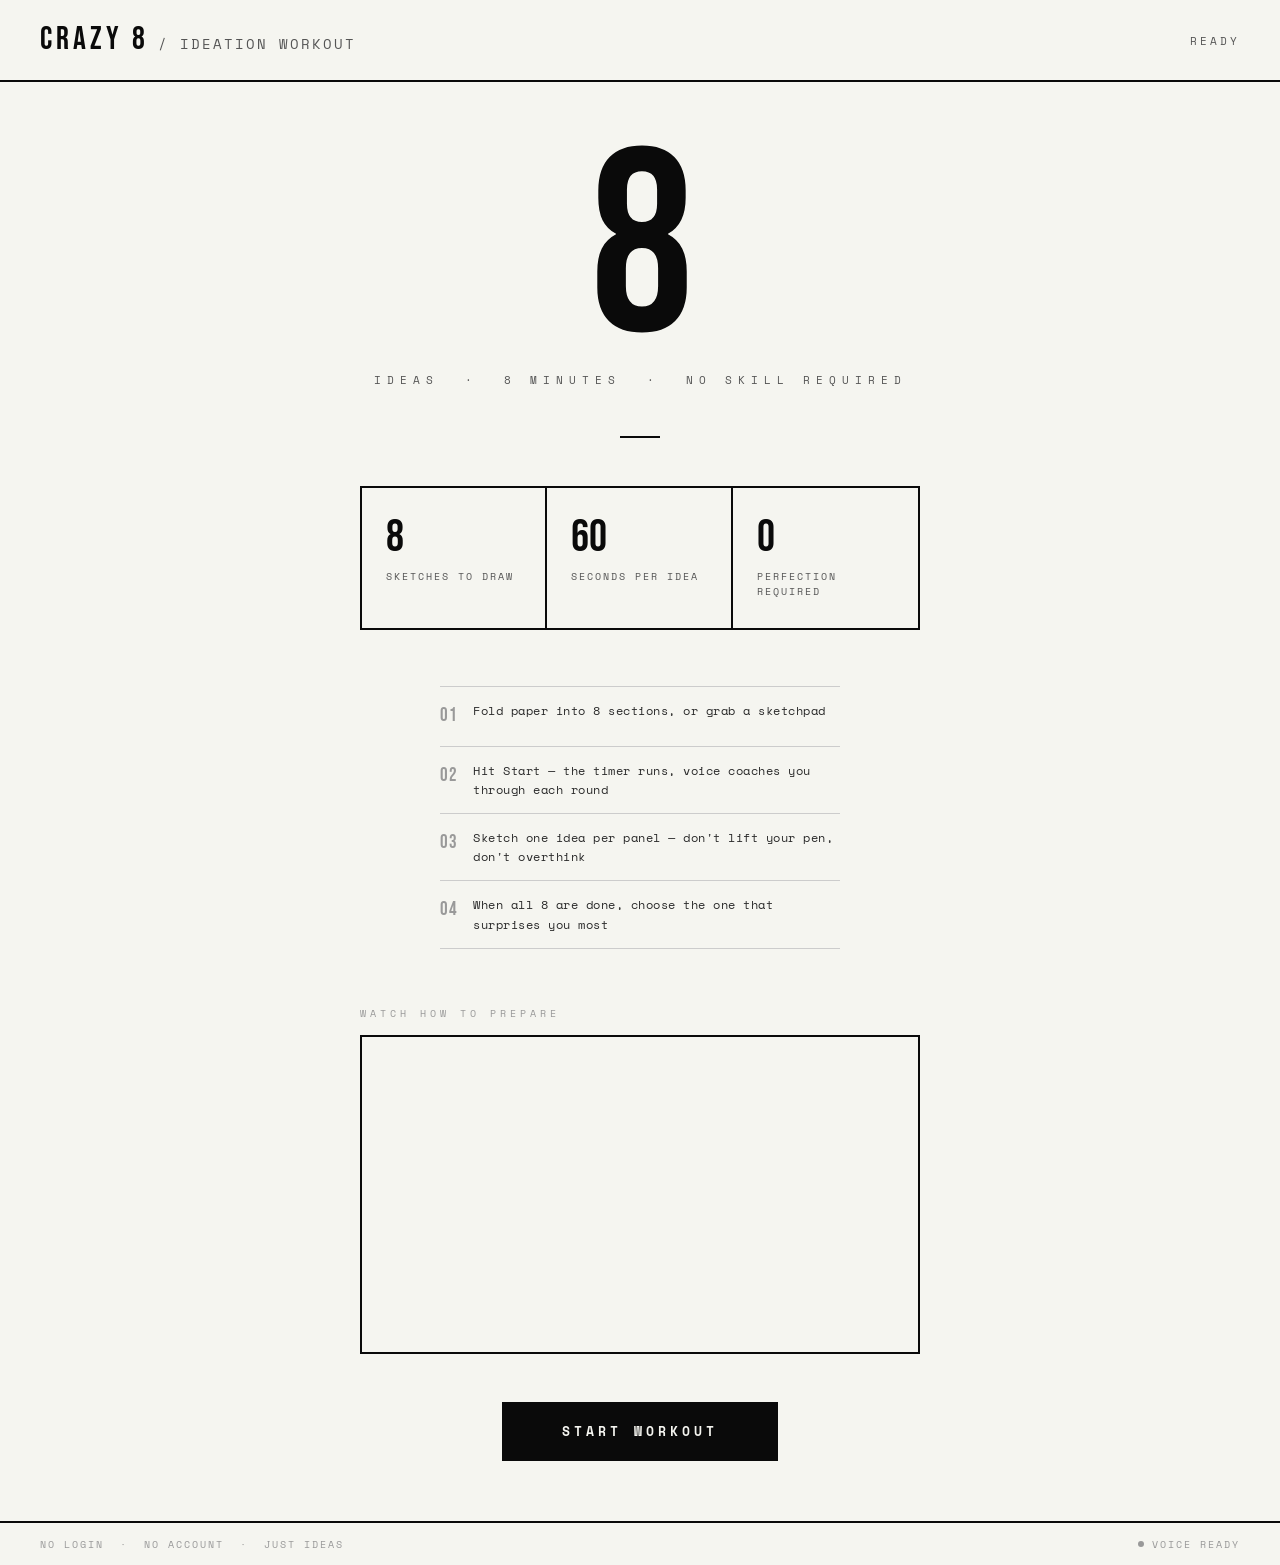
==== crazy_eight_minimal.html @ 63217369 "Initial commit — Crazy 8 Ideation Workout web app HTML/CSS/JS web app for running timed Crazy 8 desi" ====
<!DOCTYPE html>
<html lang="en">
<head>
  <meta charset="UTF-8">
  <meta name="viewport" content="width=device-width, initial-scale=1.0">
  <title>Crazy 8 — Ideation Workout</title>
  <link href="https://fonts.googleapis.com/css2?family=Space+Mono:wght@400;700&family=Bebas+Neue&display=swap" rel="stylesheet">
  <link rel="stylesheet" href="crazy_eight.css">
</head>
<body>
  <div class="shell">

    <!-- Header Section -->
    <header class="topbar">
      <div class="wordmark">Crazy 8 <span>/ IDEATION WORKOUT</span></div>
      <div class="topbar-status" id="topbarStatus">READY</div>
    </header>

    <!-- Main Section -->
    <main>
    <!-- Onboarding Section -->
    <section class="screen active" id="startScreen">

      <div class="hero-number">8</div>
      <div class="hero-label">Ideas &nbsp;·&nbsp; 8 Minutes &nbsp;·&nbsp; No Skill Required</div>
      <div class="divider"></div>

      <div class="rule-grid">
        <div class="rule-item">
          <div class="rule-n">8</div>
          <div class="rule-txt">Sketches to draw</div>
        </div>
        <div class="rule-item">
          <div class="rule-n">60</div>
          <div class="rule-txt">Seconds per idea</div>
        </div>
        <div class="rule-item">
          <div class="rule-n">0</div>
          <div class="rule-txt">Perfection required</div>
        </div>
      </div>

      <div class="how-list">
        <div class="how-list-item">
          <span class="how-n">01</span>
          <span>Fold paper into 8 sections, or grab a sketchpad</span>
        </div>
        <div class="how-list-item">
          <span class="how-n">02</span>
          <span>Hit Start — the timer runs, voice coaches you through each round</span>
        </div>
        <div class="how-list-item">
          <span class="how-n">03</span>
          <span>Sketch one idea per panel — don't lift your pen, don't overthink</span>
        </div>
        <div class="how-list-item">
          <span class="how-n">04</span>
          <span>When all 8 are done, choose the one that surprises you most</span>
        </div>
      </div>

      <div class="video-section">
        <div class="video-label">Watch how to prepare</div>
        <div class="video-wrap">
          <iframe
            src="https://www.youtube.com/embed/UXOLJy0E7Pg?start=75"
            title="How to prepare for the Crazy 8 exercise"
            allow="accelerometer; autoplay; clipboard-write; encrypted-media; gyroscope; picture-in-picture"
            allowfullscreen>
          </iframe>
        </div>
      </div>

      <button class="btn-start" onclick="startWorkout()">
        <span>Start Workout</span>
      </button>

    </section>

    <!-- Timer Section -->
    <section class="screen" id="exerciseScreen">

      <!-- Left panel: timer + controls -->
      <div class="panel-left">

        <div class="round-meta">
          <div class="round-tag">Round <span id="roundNum">1</span> of 8</div>
          <div class="round-prompt" id="promptText">Sketch your first idea</div>
          <div class="prompt-hint" id="promptHint"></div>
        </div>

        <div class="timer-wrap">
          <svg class="timer-svg" viewBox="0 0 200 200">
            <circle class="t-bg" cx="100" cy="100" r="92"/>
            <circle class="t-ring" id="tRing" cx="100" cy="100" r="92"/>
          </svg>
          <div class="timer-face">
            <div class="timer-digits" id="timerDigits">60</div>
            <div class="timer-sub">seconds</div>
          </div>
        </div>

        <div class="progress-wrap">
          <div class="progress-meta">
            <span>Overall Progress</span>
            <span id="progressLabel">0 / 8</span>
          </div>
          <div class="progress-track">
            <div class="progress-thumb" id="progressThumb" style="width:0%"></div>
          </div>
        </div>

        <div class="controls">
          <button class="ctrl-btn" id="pauseBtn" onclick="togglePause()" title="Pause / Resume">II</button>
          <button class="ctrl-btn" onclick="stopWorkout()" title="Stop">&#9632;</button>
          <button class="ctrl-btn active-ctrl" id="voiceBtn" onclick="toggleVoice()" title="Voice on/off">&#9834;</button>
          <span class="voice-label">Voice</span>
        </div>

      </div>

      <!-- Right panel: sketch tracker -->
      <div class="panel-right">
        <div class="panel-right-label">Your Sketches</div>
        <div class="sketch-list" id="sketchList">
          <!-- Filled by JavaScript -->
        </div>
      </div>

    </section>

    <!-- Convergence Section -->
    <section class="screen" id="completionScreen">

      <div class="done-tag">Workout Complete</div>
      <div class="done-title">DONE.</div>
      <div class="done-divider"></div>
      <p class="done-message">
        Eight ideas in eight minutes.<br>
        Your creative muscle just got stronger.
      </p>

      <div class="reflection-section">
        <div class="reflection-intro">Now we can slow down.</div>
        <ul class="reflection-list">
          <li class="reflection-q">VOTE or SELECT THE BEST</li>
          <li class="reflection-q">Which idea surprises you?</li>
          <li class="reflection-q">Which idea solves the problem best?</li>
          <li class="reflection-q">Can two ideas be combined?</li>
        </ul>
      </div>

      <div class="done-stats">
        <div class="done-stat">
          <div class="done-stat-n">8</div>
          <div class="done-stat-l">Ideas created</div>
        </div>
        <div class="done-stat">
          <div class="done-stat-n">8m</div>
          <div class="done-stat-l">Total time</div>
        </div>
        <div class="done-stat">
          <div class="done-stat-n">∞</div>
          <div class="done-stat-l">Possibilities</div>
        </div>
      </div>

      <div class="btn-row">
        <button class="btn-ghost" onclick="restartWorkout()">Again</button>
        <button class="btn-ghost" onclick="resetToStart()">Home</button>
      </div>

    </section>
    </main>

    <!-- Footer Section -->
    <footer class="bottombar">
      <div class="bottombar-note">No login &nbsp;·&nbsp; No account &nbsp;·&nbsp; Just ideas</div>
      <div class="voice-status">
        <div class="voice-dot" id="voiceDot"></div>
        <span id="voiceStatusText">Voice ready</span>
      </div>
    </footer>

  </div><!-- /shell -->

  
</body>
  <script src="crazy_eight.js"></script>
</html>
---- crazy_eight.css ----
*, *::before, *::after { box-sizing: border-box; margin: 0; padding: 0; }

:root {
  --black: #0a0a0a;
  --white: #f5f5f0;
  --gray-1: #1a1a1a;
  --gray-2: #2a2a2a;
  --gray-3: #555;
  --gray-4: #999;
  --gray-5: #ccc;
  --serif: 'Bebas Neue', sans-serif;
  --mono: 'Space Mono', monospace;
}

html, body {
  height: 100%;
  background: var(--white);
  color: var(--black);
  font-family: var(--mono);
  -webkit-font-smoothing: antialiased;
}

/* ── LAYOUT ── */
.shell {
  min-height: 100vh;
  display: grid;
  grid-template-rows: auto 1fr auto;
}

/* ── HEADER SECTION ── */
.topbar {
  display: flex;
  justify-content: space-between;
  align-items: center;
  padding: 24px 40px;
  border-bottom: 2px solid var(--black);
}

.wordmark {
  font-family: var(--serif);
  font-size: 2rem;
  letter-spacing: 4px;
  line-height: 1;
}

.wordmark span {
  color: var(--gray-3);
  font-size: 0.85rem;
  font-family: var(--mono);
  letter-spacing: 2px;
  font-weight: 400;
}

.topbar-status {
  font-size: 0.7rem;
  letter-spacing: 3px;
  text-transform: uppercase;
  color: var(--gray-3);
}

/* ── SCREENS ── */
.screen {
  display: none;
  animation: appear 0.4s ease both;
}
.screen.active { display: flex; }

@keyframes appear {
  from { opacity: 0; transform: translateY(12px); }
  to   { opacity: 1; transform: translateY(0); }
}

/* ── START SCREEN ── */
#startScreen {
  flex-direction: column;
  align-items: center;
  justify-content: center;
  padding: 60px 40px;
  text-align: center;
  gap: 0;
}

.hero-number {
  font-family: var(--serif);
  font-size: clamp(140px, 25vw, 260px);
  line-height: 0.85;
  color: var(--black);
  letter-spacing: -4px;
  user-select: none;
  margin-bottom: 8px;
}

.hero-label {
  font-size: 0.7rem;
  letter-spacing: 6px;
  text-transform: uppercase;
  color: var(--gray-3);
  margin-bottom: 48px;
}

.divider {
  width: 40px;
  height: 2px;
  background: var(--black);
  margin: 0 auto 48px;
}

.rule-grid {
  display: grid;
  grid-template-columns: repeat(3, 1fr);
  gap: 0;
  border: 2px solid var(--black);
  max-width: 560px;
  width: 100%;
  margin-bottom: 56px;
}

.rule-item {
  padding: 28px 24px;
  border-right: 2px solid var(--black);
  text-align: left;
}
.rule-item:last-child { border-right: none; }

.rule-n {
  font-family: var(--serif);
  font-size: 2.8rem;
  line-height: 1;
  margin-bottom: 8px;
}

.rule-txt {
  font-size: 0.65rem;
  letter-spacing: 2px;
  text-transform: uppercase;
  color: var(--gray-3);
  line-height: 1.5;
}

.how-list {
  max-width: 400px;
  width: 100%;
  text-align: left;
  margin-bottom: 56px;
}

.how-list-item {
  display: flex;
  gap: 16px;
  padding: 14px 0;
  border-bottom: 1px solid var(--gray-5);
  font-size: 0.75rem;
  letter-spacing: 0.5px;
  color: var(--gray-2);
  line-height: 1.6;
}
.how-list-item:first-child { border-top: 1px solid var(--gray-5); }

.how-n {
  font-family: var(--serif);
  font-size: 1.2rem;
  color: var(--gray-4);
  flex-shrink: 0;
  line-height: 1.6;
}

/* ── ONBOARDING VIDEO SECTION ── */
.video-section {
  max-width: 560px;
  width: 100%;
  margin-bottom: 48px;
  text-align: left;
}

.video-label {
  font-size: 0.65rem;
  letter-spacing: 4px;
  text-transform: uppercase;
  color: var(--gray-4);
  margin-bottom: 14px;
}

.video-wrap {
  position: relative;
  width: 100%;
  padding-top: 56.25%;
  border: 2px solid var(--black);
  overflow: hidden;
}

.video-wrap iframe {
  position: absolute;
  top: 0;
  left: 0;
  width: 100%;
  height: 100%;
  border: none;
  display: block;
}

.btn-start {
  font-family: var(--mono);
  font-size: 0.8rem;
  font-weight: 700;
  letter-spacing: 4px;
  text-transform: uppercase;
  background: var(--black);
  color: var(--white);
  border: none;
  padding: 20px 60px;
  cursor: pointer;
  transition: background 0.2s, color 0.2s;
  position: relative;
  overflow: hidden;
}

.btn-start::after {
  content: '';
  position: absolute;
  inset: 0;
  background: var(--white);
  transform: translateX(-100%);
  transition: transform 0.35s ease;
}
.btn-start:hover::after { transform: translateX(0); }
.btn-start:hover { color: var(--black); border: 2px solid var(--black); }
.btn-start span { position: relative; z-index: 1; }

/* ── EXERCISE SCREEN ── */
#exerciseScreen {
  flex-direction: row;
  height: calc(100vh - 74px);
}

/* Left panel */
.panel-left {
  flex: 1;
  display: flex;
  flex-direction: column;
  justify-content: center;
  align-items: center;
  border-right: 2px solid var(--black);
  padding: 40px;
  gap: 40px;
  position: relative;
}

/* Timer */
.timer-wrap {
  position: relative;
  width: min(280px, 38vw);
  aspect-ratio: 1;
  flex-shrink: 0;
}

.timer-svg {
  width: 100%;
  height: 100%;
  transform: rotate(-90deg);
}

.t-bg {
  fill: none;
  stroke: var(--gray-5);
  stroke-width: 7;
}

.t-ring {
  fill: none;
  stroke: var(--black);
  stroke-width: 7;
  stroke-linecap: butt;
  transition: stroke-dashoffset 1s linear;
}

.timer-face {
  position: absolute;
  inset: 0;
  display: flex;
  flex-direction: column;
  align-items: center;
  justify-content: center;
}

.timer-digits {
  font-family: var(--serif);
  font-size: clamp(76px, 11vw, 120px);
  line-height: 1;
  letter-spacing: -2px;
}

.timer-sub {
  font-size: 0.6rem;
  letter-spacing: 4px;
  text-transform: uppercase;
  color: var(--gray-3);
  margin-top: 6px;
}

/* Round + prompt */
.round-meta {
  text-align: center;
}

.round-tag {
  font-size: 0.65rem;
  letter-spacing: 5px;
  text-transform: uppercase;
  color: var(--gray-4);
  margin-bottom: 10px;
}

.round-prompt {
  font-family: var(--serif);
  font-size: clamp(2rem, 4vw, 3rem);
  letter-spacing: 1px;
  line-height: 1.05;
  max-width: 340px;
}

.prompt-hint {
  font-size: 0.9rem;
  line-height: 1.75;
  color: var(--gray-2);
  letter-spacing: 0.2px;
  max-width: 320px;
  margin-top: 14px;
}

/* Overall progress */
.progress-wrap {
  width: 100%;
  max-width: 280px;
}

.progress-meta {
  display: flex;
  justify-content: space-between;
  font-size: 0.6rem;
  letter-spacing: 3px;
  text-transform: uppercase;
  color: var(--gray-3);
  margin-bottom: 8px;
}

.progress-track {
  width: 100%;
  height: 4px;
  background: var(--gray-5);
  position: relative;
}

.progress-thumb {
  height: 100%;
  background: var(--black);
  transition: width 0.6s ease;
}

/* Controls */
.controls {
  display: flex;
  gap: 12px;
  align-items: center;
}

.ctrl-btn {
  width: 52px;
  height: 52px;
  border: 2px solid var(--black);
  background: transparent;
  cursor: pointer;
  display: flex;
  align-items: center;
  justify-content: center;
  font-size: 1.1rem;
  font-family: var(--mono);
  font-weight: 700;
  color: var(--black);
  transition: background 0.15s, color 0.15s;
  letter-spacing: 0;
  flex-shrink: 0;
}
.ctrl-btn:hover { background: var(--black); color: var(--white); }
.ctrl-btn.active-ctrl { background: var(--black); color: var(--white); }

.voice-label {
  font-size: 0.6rem;
  letter-spacing: 3px;
  text-transform: uppercase;
  color: var(--gray-4);
}

/* Right panel — sketch tracker */
.panel-right {
  width: clamp(220px, 28vw, 340px);
  display: flex;
  flex-direction: column;
  padding: 32px;
  gap: 0;
  overflow: hidden;
}

.panel-right-label {
  font-size: 0.6rem;
  letter-spacing: 5px;
  text-transform: uppercase;
  color: var(--gray-4);
  margin-bottom: 24px;
}

.sketch-list {
  display: flex;
  flex-direction: column;
  gap: 0;
  flex: 1;
}

.sketch-row {
  display: flex;
  align-items: center;
  gap: 16px;
  padding: 16px 0;
  border-bottom: 1px solid var(--gray-5);
  transition: opacity 0.3s;
}
.sketch-row:first-child { border-top: 1px solid var(--gray-5); }

.sketch-row.done { opacity: 0.4; }

.sketch-row.current { opacity: 1; }
.sketch-row.current .sketch-row-n { color: var(--black); }
.sketch-row.current .sketch-row-bar { background: var(--black); }

.sketch-row.pending { opacity: 0.25; }

.sketch-row-n {
  font-family: var(--serif);
  font-size: 1.6rem;
  line-height: 1;
  width: 36px;
  flex-shrink: 0;
  color: var(--gray-3);
}

.sketch-row-info {
  flex: 1;
}

.sketch-row-label {
  font-size: 0.65rem;
  letter-spacing: 2px;
  text-transform: uppercase;
  margin-bottom: 6px;
}

.sketch-row-bar {
  height: 2px;
  background: var(--gray-5);
  width: 100%;
  position: relative;
  overflow: hidden;
}

.sketch-row-fill {
  position: absolute;
  left: 0; top: 0; height: 100%;
  background: var(--gray-3);
  width: 0%;
  transition: width 1s linear;
}

.sketch-row-check {
  font-size: 0.8rem;
  color: var(--black);
  font-weight: 700;
  opacity: 0;
  transition: opacity 0.3s;
}
.sketch-row.done .sketch-row-check { opacity: 1; }

/* ── COMPLETION SCREEN ── */
#completionScreen {
  flex-direction: column;
  align-items: center;
  justify-content: center;
  padding: 60px 40px;
  text-align: center;
  gap: 0;
}

.done-tag {
  font-size: 0.65rem;
  letter-spacing: 6px;
  text-transform: uppercase;
  color: var(--gray-4);
  margin-bottom: 20px;
}

.done-title {
  font-family: var(--serif);
  font-size: clamp(80px, 14vw, 160px);
  line-height: 0.9;
  letter-spacing: -2px;
  margin-bottom: 32px;
}

.done-divider {
  width: 40px;
  height: 2px;
  background: var(--black);
  margin: 0 auto 32px;
}

.done-message {
  font-size: 0.8rem;
  color: var(--gray-3);
  line-height: 2;
  letter-spacing: 0.5px;
  max-width: 380px;
  margin-bottom: 48px;
}

.done-stats {
  display: flex;
  border: 2px solid var(--black);
  margin-bottom: 56px;
}

.done-stat {
  padding: 24px 40px;
  border-right: 2px solid var(--black);
  text-align: left;
}
.done-stat:last-child { border-right: none; }

.done-stat-n {
  font-family: var(--serif);
  font-size: 3rem;
  line-height: 1;
  margin-bottom: 6px;
}

.done-stat-l {
  font-size: 0.6rem;
  letter-spacing: 3px;
  text-transform: uppercase;
  color: var(--gray-3);
}

.btn-row {
  display: flex;
  gap: 16px;
  flex-wrap: wrap;
  justify-content: center;
}

.btn-ghost {
  font-family: var(--mono);
  font-size: 0.7rem;
  font-weight: 700;
  letter-spacing: 3px;
  text-transform: uppercase;
  background: transparent;
  color: var(--black);
  border: 2px solid var(--black);
  padding: 14px 32px;
  cursor: pointer;
  transition: background 0.2s, color 0.2s;
}
.btn-ghost:hover { background: var(--black); color: var(--white); }

/* ── CONVERGENCE STAGE ── */
.reflection-section {
  max-width: 420px;
  width: 100%;
  margin-bottom: 48px;
  text-align: left;
}

.reflection-intro {
  font-size: 0.7rem;
  letter-spacing: 5px;
  text-transform: uppercase;
  color: var(--gray-4);
  margin-bottom: 20px;
}

.reflection-list {
  list-style: none;
}

.reflection-q {
  font-family: var(--serif);
  font-size: clamp(1.5rem, 3.5vw, 2rem);
  line-height: 1.15;
  letter-spacing: 1px;
  padding: 16px 0;
  border-bottom: 1px solid var(--gray-5);
  color: var(--black);
}

.reflection-q:first-child {
  border-top: 1px solid var(--gray-5);
}

/* ── FOOTER SECTION ── */
.bottombar {
  border-top: 2px solid var(--black);
  display: flex;
  justify-content: space-between;
  align-items: center;
  padding: 14px 40px;
}

.bottombar-note {
  font-size: 0.6rem;
  letter-spacing: 2px;
  text-transform: uppercase;
  color: var(--gray-4);
}

.voice-status {
  font-size: 0.6rem;
  letter-spacing: 2px;
  text-transform: uppercase;
  color: var(--gray-4);
  display: flex;
  align-items: center;
  gap: 8px;
}

.voice-dot {
  width: 6px;
  height: 6px;
  border-radius: 50%;
  background: var(--gray-4);
  transition: background 0.3s;
}
.voice-dot.speaking {
  background: var(--black);
  animation: blink 0.5s ease infinite alternate;
}

@keyframes blink {
  from { opacity: 1; }
  to   { opacity: 0.2; }
}

/* ── RESPONSIVE ── */
@media (max-width: 680px) {
  .topbar { padding: 18px 20px; }
  .wordmark { font-size: 1.5rem; }
  .topbar-status { font-size: 0.65rem; }

  /* Start screen */
  #startScreen { padding: 40px 20px; }
  .hero-number { font-size: clamp(120px, 30vw, 200px); }
  .hero-label { font-size: 0.65rem; letter-spacing: 4px; }
  .rule-grid { grid-template-columns: 1fr; max-width: 100%; }
  .rule-item { border-right: none; border-bottom: 2px solid var(--black); padding: 20px 20px; }
  .rule-item:last-child { border-bottom: none; }
  .rule-n { font-size: 2.4rem; }
  .how-list { max-width: 100%; }
  .video-section { max-width: 100%; margin-bottom: 32px; }
  .btn-start { width: 100%; max-width: 400px; padding: 22px 40px; font-size: 0.85rem; }

  /* Exercise screen */
  #exerciseScreen { flex-direction: column; height: auto; min-height: calc(100vh - 60px); }
  .panel-left {
    border-right: none;
    border-bottom: 2px solid var(--black);
    padding: 28px 20px;
    gap: 28px;
  }
  .round-meta { max-width: 100%; }
  .round-prompt { font-size: clamp(2.2rem, 8vw, 3rem); max-width: 100%; }
  .prompt-hint { font-size: 1rem; max-width: 100%; margin-top: 12px; }
  .timer-wrap { width: min(220px, 62vw); }
  .timer-digits { font-size: clamp(72px, 20vw, 100px); }
  .progress-wrap { max-width: 100%; }
  .ctrl-btn { width: 56px; height: 56px; font-size: 1.15rem; }

  .panel-right { width: 100%; padding: 20px; }
  .sketch-list { display: flex; flex-direction: column; }
  .sketch-row { padding: 12px 0; }
  .sketch-row-label { font-size: 0.6rem; }

  /* Completion screen */
  #completionScreen { padding: 40px 20px; }
  .done-title { font-size: clamp(72px, 20vw, 140px); }
  .done-message { font-size: 0.85rem; }
  .reflection-section { max-width: 100%; }
  .reflection-q { font-size: clamp(1.4rem, 6vw, 2rem); }
  .done-stats { flex-direction: column; width: 100%; }
  .done-stat { border-right: none; border-bottom: 2px solid var(--black); padding: 20px; }
  .done-stat:last-child { border-bottom: none; }
  .btn-ghost { padding: 18px 32px; font-size: 0.8rem; flex: 1; }

  .bottombar { padding: 14px 20px; }
  .bottombar-note { display: none; }
}

@media (max-width: 400px) {
  .topbar { padding: 16px 16px; }
  .panel-left { padding: 24px 16px; gap: 24px; }
  .panel-right { padding: 16px; }
  #startScreen { padding: 32px 16px; }
  #completionScreen { padding: 32px 16px; }
}
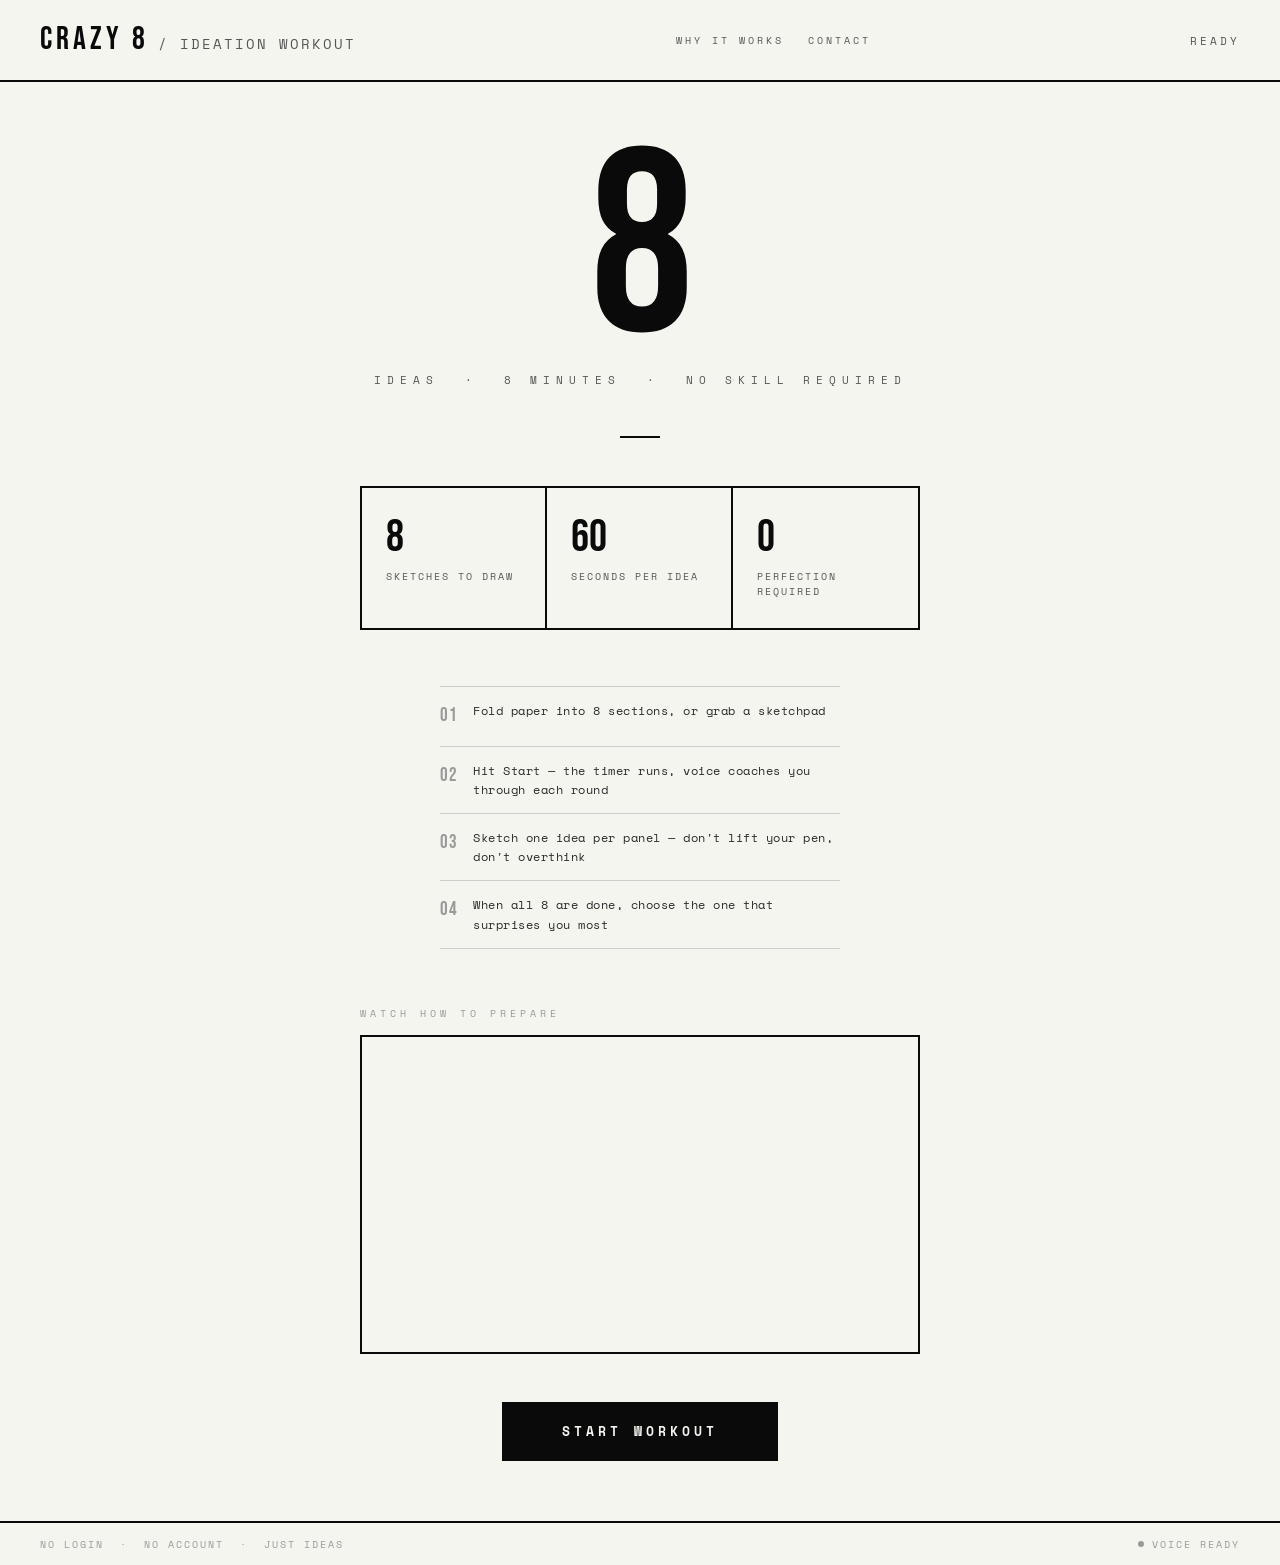
==== commit 402d913e: "Clean repo: remove non-website files, add README - Untrack all docs, images, and PDFs from git (kept" ====
--- a/crazy_eight_minimal.html
+++ b/crazy_eight_minimal.html
@@ -3,7 +3,7 @@
 <head>
   <meta charset="UTF-8">
   <meta name="viewport" content="width=device-width, initial-scale=1.0">
-  <title>Crazy 8 — Ideation Workout</title>
+  <title>Crazy 8 - Ideation Exercise</title>
   <link href="https://fonts.googleapis.com/css2?family=Space+Mono:wght@400;700&family=Bebas+Neue&display=swap" rel="stylesheet">
   <link rel="stylesheet" href="crazy_eight.css">
 </head>
@@ -13,6 +13,10 @@
     <!-- Header Section -->
     <header class="topbar">
       <div class="wordmark">Crazy 8 <span>/ IDEATION WORKOUT</span></div>
+      <nav class="topbar-nav">
+        <button class="topbar-nav-link" onclick="showWhy()">Why It Works</button>
+        <button class="topbar-nav-link" onclick="showContact()">Contact</button>
+      </nav>
       <div class="topbar-status" id="topbarStatus">READY</div>
     </header>
 
@@ -21,6 +25,7 @@
     <!-- Onboarding Section -->
     <section class="screen active" id="startScreen">
 
+      <!-- Hero Section-->
       <div class="hero-number">8</div>
       <div class="hero-label">Ideas &nbsp;·&nbsp; 8 Minutes &nbsp;·&nbsp; No Skill Required</div>
       <div class="divider"></div>
@@ -171,6 +176,137 @@
       </div>
 
     </section>
+
+    <!-- Why It Works Section -->
+    <section class="screen" id="whyScreen">
+
+      <div class="page-hero">
+        <div class="page-eyebrow">The Science Behind It</div>
+        <div class="page-big-title">WHY IT<br>WORKS.</div>
+        <div class="done-divider" style="margin:32px auto;"></div>
+        <p class="page-intro">Crazy 8 works not despite its constraints — because of them. Time pressure, quantity requirements, and analog tools trigger distinct cognitive states that digital brainstorming alone cannot replicate.</p>
+      </div>
+
+      <div class="why-blocks">
+
+        <div class="why-block">
+          <div class="why-block-header">
+            <span class="why-block-n">01</span>
+            <span class="why-block-tag">Divergent Thinking</span>
+          </div>
+          <div class="why-block-title">QUANTITY FORCES QUALITY</div>
+          <p class="why-block-text">The first seven rounds push you into divergent mode — generating ideas without judgment. Sixty seconds is too short to second-guess yourself. You sketch and move on before your inner critic can speak.</p>
+          <p class="why-block-text">Over eight rounds you're pushed past the safe first answer, past the variation-of-the-first-idea, and into territory you wouldn't reach by thinking alone. Research consistently shows the most original ideas emerge in later cycles — after the obvious has been exhausted. Crazy 8 guarantees you get there.</p>
+          <div class="why-stats">
+            <div class="why-stat">
+              <div class="why-stat-n">60s</div>
+              <div class="why-stat-l">Too short to second-guess yourself</div>
+            </div>
+            <div class="why-stat">
+              <div class="why-stat-n">8</div>
+              <div class="why-stat-l">Ideas pushes exploration past the obvious</div>
+            </div>
+            <div class="why-stat">
+              <div class="why-stat-n">5–8</div>
+              <div class="why-stat-l">Rounds where the best ideas tend to appear</div>
+            </div>
+          </div>
+        </div>
+
+        <div class="why-block">
+          <div class="why-block-header">
+            <span class="why-block-n">02</span>
+            <span class="why-block-tag">Convergent Thinking</span>
+          </div>
+          <div class="why-block-title">SELECTING AND COMBINING</div>
+          <p class="why-block-text">Round 8 shifts your mind toward synthesis. After generating at speed, the brain craves evaluation. The completion prompts aren't decoration — they're a deliberate phase change built into the structure.</p>
+          <ul class="why-list">
+            <li class="why-list-item">
+              <span class="why-list-q">Which idea surprises you?</span>
+              <span class="why-list-a">Surprise signals genuine novelty — unexpected ideas are always worth a closer look.</span>
+            </li>
+            <li class="why-list-item">
+              <span class="why-list-q">Which solves the problem best?</span>
+              <span class="why-list-a">Returns you to the original brief after a session of unconstrained thinking.</span>
+            </li>
+            <li class="why-list-item">
+              <span class="why-list-q">Can two ideas be combined?</span>
+              <span class="why-list-a">Hybrid ideas frequently outperform either source. This is where breakthroughs tend to live.</span>
+            </li>
+          </ul>
+          <p class="why-block-text">The gap between making and evaluating is critical. Crazy 8 builds that gap into its structure — you cannot skip from generation directly to execution.</p>
+        </div>
+
+        <div class="why-block">
+          <div class="why-block-header">
+            <span class="why-block-n">03</span>
+            <span class="why-block-tag">Paper &amp; Pencil</span>
+          </div>
+          <div class="why-block-title">LOW FIDELITY IS THE FEATURE</div>
+          <p class="why-block-text">A pencil sketch made in 60 seconds cannot be mistaken for a finished product. That roughness is not a limitation — it is the entire point.</p>
+          <div class="why-pillars">
+            <div class="why-pillar">
+              <div class="why-pillar-title">Low fidelity = low attachment</div>
+              <p class="why-pillar-text">When you've spent 60 seconds on a drawing, you can discard it without hesitation. When you've spent three hours on a digital mockup, you can't. Paper removes the sunk-cost trap from the process entirely.</p>
+            </div>
+            <div class="why-pillar">
+              <div class="why-pillar-title">Sketches invite collaboration</div>
+              <p class="why-pillar-text">A rough box with an arrow communicates "there's a button here" without accidentally fixing the visual design. Polished mockups shut down feedback. Rough sketches open it up and invite challenge.</p>
+            </div>
+            <div class="why-pillar">
+              <div class="why-pillar-title">Inclusive by default</div>
+              <p class="why-pillar-text">Anyone can participate regardless of software skills. A pen is the universal design tool. The playing field is completely flat — no Figma licence, no learning curve, no barrier.</p>
+            </div>
+            <div class="why-pillar">
+              <div class="why-pillar-title">Research supports it</div>
+              <p class="why-pillar-text">Studies on design fixation (Jansson &amp; Smith, 1991) show high-fidelity references early in the process constrain output — designers copy features rather than explore alternatives. Research in embodied cognition shows the physical act of drawing activates spatial reasoning and motor memory in ways digital tools do not replicate.</p>
+            </div>
+          </div>
+        </div>
+
+      </div>
+
+      <div class="page-back">
+        <button class="btn-ghost" onclick="resetToStart()">&#8592; Back to Start</button>
+      </div>
+
+    </section>
+
+    <!-- Contact Section -->
+    <section class="screen" id="contactScreen">
+
+      <div class="page-hero">
+        <div class="page-eyebrow">Get in Touch</div>
+        <div class="page-big-title">CONTACT.</div>
+        <div class="done-divider" style="margin:32px auto;"></div>
+        <p class="page-intro">Built to help designers think faster. Free, open source, and private — no account, no data collection, no catch.</p>
+      </div>
+
+      <div class="contact-items">
+        <a class="contact-item" href="mailto:generaljibson@gmail.com">
+          <div class="contact-item-label">Email</div>
+          <div class="contact-item-value">generaljibson@gmail.com</div>
+          <div class="contact-item-arrow">&#8594;</div>
+        </a>
+        <a class="contact-item" href="https://github.com/Aji360/crazy-eight" target="_blank" rel="noopener">
+          <div class="contact-item-label">GitHub</div>
+          <div class="contact-item-value">Aji360/crazy-eight</div>
+          <div class="contact-item-arrow">&#8594;</div>
+        </a>
+      </div>
+
+      <div class="contact-about">
+        <div class="contact-about-label">About this project</div>
+        <p class="contact-about-text">Crazy 8 is a timed ideation tool for product designers, UX researchers, and teams who need to generate eight distinct ideas in eight focused minutes. It uses voice coaching, visual progress tracking, and structured reflection prompts to move from blank page to convergent thinking in one session.</p>
+        <p class="contact-about-text">Have a feature request, found a bug, or want to collaborate? Open an issue on GitHub or send an email — all feedback is welcome.</p>
+      </div>
+
+      <div class="page-back">
+        <button class="btn-ghost" onclick="resetToStart()">&#8592; Back to Start</button>
+      </div>
+
+    </section>
+
     </main>
 
     <!-- Footer Section -->
--- a/crazy_eight.css
+++ b/crazy_eight.css
@@ -603,6 +603,290 @@
   border-top: 1px solid var(--gray-5);
 }
 
+/* ── TOPBAR NAV ── */
+.topbar-nav {
+  display: flex;
+  gap: 24px;
+  align-items: center;
+}
+
+.topbar-nav-link {
+  font-family: var(--mono);
+  font-size: 0.6rem;
+  letter-spacing: 3px;
+  text-transform: uppercase;
+  color: var(--gray-3);
+  background: none;
+  border: none;
+  cursor: pointer;
+  padding: 4px 0;
+  transition: color 0.15s;
+  white-space: nowrap;
+}
+
+.topbar-nav-link:hover { color: var(--black); }
+
+/* ── SHARED CONTENT PAGE ── */
+#whyScreen,
+#contactScreen {
+  flex-direction: column;
+  align-items: center;
+  padding: 60px 40px;
+  text-align: center;
+}
+
+.page-hero {
+  max-width: 640px;
+  width: 100%;
+}
+
+.page-eyebrow {
+  font-size: 0.6rem;
+  letter-spacing: 6px;
+  text-transform: uppercase;
+  color: var(--gray-4);
+  margin-bottom: 20px;
+}
+
+.page-big-title {
+  font-family: var(--serif);
+  font-size: clamp(72px, 12vw, 140px);
+  line-height: 0.9;
+  letter-spacing: -2px;
+  margin-bottom: 32px;
+}
+
+.page-intro {
+  font-size: 0.8rem;
+  color: var(--gray-2);
+  line-height: 1.9;
+  letter-spacing: 0.3px;
+  max-width: 520px;
+  margin: 0 auto 56px;
+}
+
+.page-back {
+  margin: 48px 0 64px;
+}
+
+/* ── WHY SCREEN ── */
+.why-blocks {
+  max-width: 640px;
+  width: 100%;
+  text-align: left;
+}
+
+.why-block {
+  padding: 48px 0;
+  border-top: 2px solid var(--black);
+}
+
+.why-block:last-child { border-bottom: 2px solid var(--black); }
+
+.why-block-header {
+  display: flex;
+  align-items: baseline;
+  gap: 16px;
+  margin-bottom: 12px;
+}
+
+.why-block-n {
+  font-family: var(--serif);
+  font-size: 1.8rem;
+  line-height: 1;
+  color: var(--gray-4);
+}
+
+.why-block-tag {
+  font-size: 0.6rem;
+  letter-spacing: 4px;
+  text-transform: uppercase;
+  color: var(--gray-4);
+}
+
+.why-block-title {
+  font-family: var(--serif);
+  font-size: clamp(2rem, 5vw, 3.2rem);
+  letter-spacing: 1px;
+  line-height: 1;
+  margin-bottom: 24px;
+}
+
+.why-block-text {
+  font-size: 0.78rem;
+  line-height: 1.95;
+  color: var(--gray-2);
+  letter-spacing: 0.3px;
+  margin-bottom: 16px;
+}
+
+.why-stats {
+  display: grid;
+  grid-template-columns: repeat(3, 1fr);
+  border: 2px solid var(--black);
+  margin-top: 32px;
+}
+
+.why-stat {
+  padding: 20px 18px;
+  border-right: 2px solid var(--black);
+  text-align: left;
+}
+
+.why-stat:last-child { border-right: none; }
+
+.why-stat-n {
+  font-family: var(--serif);
+  font-size: 2.2rem;
+  line-height: 1;
+  margin-bottom: 6px;
+}
+
+.why-stat-l {
+  font-size: 0.58rem;
+  letter-spacing: 1.5px;
+  text-transform: uppercase;
+  color: var(--gray-3);
+  line-height: 1.5;
+}
+
+.why-list {
+  list-style: none;
+  margin-bottom: 20px;
+}
+
+.why-list-item {
+  padding: 18px 0;
+  border-bottom: 1px solid var(--gray-5);
+}
+
+.why-list-item:first-child { border-top: 1px solid var(--gray-5); }
+
+.why-list-q {
+  display: block;
+  font-family: var(--serif);
+  font-size: 1.5rem;
+  letter-spacing: 0.5px;
+  color: var(--black);
+  margin-bottom: 5px;
+}
+
+.why-list-a {
+  font-size: 0.72rem;
+  letter-spacing: 0.3px;
+  color: var(--gray-3);
+  line-height: 1.7;
+}
+
+.why-pillars {
+  display: grid;
+  grid-template-columns: 1fr 1fr;
+  border: 2px solid var(--black);
+  margin-top: 32px;
+}
+
+.why-pillar {
+  padding: 24px;
+  border-right: 2px solid var(--black);
+  border-bottom: 2px solid var(--black);
+}
+
+.why-pillar:nth-child(even)  { border-right: none; }
+.why-pillar:nth-child(3),
+.why-pillar:nth-child(4)     { border-bottom: none; }
+
+.why-pillar-title {
+  font-size: 0.65rem;
+  font-weight: 700;
+  letter-spacing: 3px;
+  text-transform: uppercase;
+  color: var(--black);
+  margin-bottom: 12px;
+}
+
+.why-pillar-text {
+  font-size: 0.72rem;
+  line-height: 1.85;
+  color: var(--gray-2);
+  letter-spacing: 0.2px;
+}
+
+/* ── CONTACT SCREEN ── */
+.contact-items {
+  max-width: 640px;
+  width: 100%;
+  border: 2px solid var(--black);
+  margin-bottom: 0;
+}
+
+.contact-item {
+  display: flex;
+  align-items: center;
+  gap: 20px;
+  padding: 24px 32px;
+  border-bottom: 2px solid var(--black);
+  text-decoration: none;
+  color: var(--black);
+  transition: background 0.15s, color 0.15s;
+  text-align: left;
+}
+
+.contact-item:last-child { border-bottom: none; }
+.contact-item:hover { background: var(--black); color: var(--white); }
+
+.contact-item-label {
+  font-size: 0.55rem;
+  letter-spacing: 4px;
+  text-transform: uppercase;
+  color: var(--gray-4);
+  width: 56px;
+  flex-shrink: 0;
+  transition: color 0.15s;
+}
+
+.contact-item:hover .contact-item-label { color: var(--gray-5); }
+
+.contact-item-value {
+  flex: 1;
+  font-size: 0.75rem;
+  letter-spacing: 1px;
+}
+
+.contact-item-arrow {
+  font-size: 1rem;
+  color: var(--gray-3);
+  transition: color 0.15s;
+}
+
+.contact-item:hover .contact-item-arrow { color: var(--white); }
+
+.contact-about {
+  max-width: 640px;
+  width: 100%;
+  text-align: left;
+  padding: 40px 0;
+  border-top: 2px solid var(--black);
+  margin-top: 40px;
+}
+
+.contact-about-label {
+  font-size: 0.6rem;
+  letter-spacing: 5px;
+  text-transform: uppercase;
+  color: var(--gray-4);
+  margin-bottom: 20px;
+}
+
+.contact-about-text {
+  font-size: 0.78rem;
+  line-height: 1.95;
+  color: var(--gray-2);
+  letter-spacing: 0.3px;
+  margin-bottom: 16px;
+}
+
+.contact-about-text:last-child { margin-bottom: 0; }
+
 /* ── FOOTER SECTION ── */
 .bottombar {
   border-top: 2px solid var(--black);
@@ -650,6 +934,24 @@
 @media (max-width: 680px) {
   .topbar { padding: 18px 20px; }
   .wordmark { font-size: 1.5rem; }
+  .topbar-nav { gap: 14px; }
+  .topbar-nav-link { font-size: 0.55rem; letter-spacing: 2px; }
+
+  #whyScreen, #contactScreen { padding: 40px 20px; }
+  .page-big-title { font-size: clamp(60px, 18vw, 110px); }
+  .page-intro { font-size: 0.82rem; }
+
+  .why-block { padding: 36px 0; }
+  .why-stats { grid-template-columns: 1fr; }
+  .why-stat { border-right: none; border-bottom: 2px solid var(--black); }
+  .why-stat:last-child { border-bottom: none; }
+
+  .why-pillars { grid-template-columns: 1fr; }
+  .why-pillar { border-right: none; border-bottom: 2px solid var(--black) !important; }
+  .why-pillar:last-child { border-bottom: none !important; }
+
+  .contact-item { padding: 20px; gap: 12px; }
+  .contact-item-label { width: 44px; }
   .topbar-status { font-size: 0.65rem; }
 
   /* Start screen */
@@ -700,6 +1002,11 @@
   .bottombar-note { display: none; }
 }
 
+@media (max-width: 420px) {
+  .wordmark span { display: none; }
+  .topbar-nav { gap: 10px; }
+}
+
 @media (max-width: 400px) {
   .topbar { padding: 16px 16px; }
   .panel-left { padding: 24px 16px; gap: 24px; }
